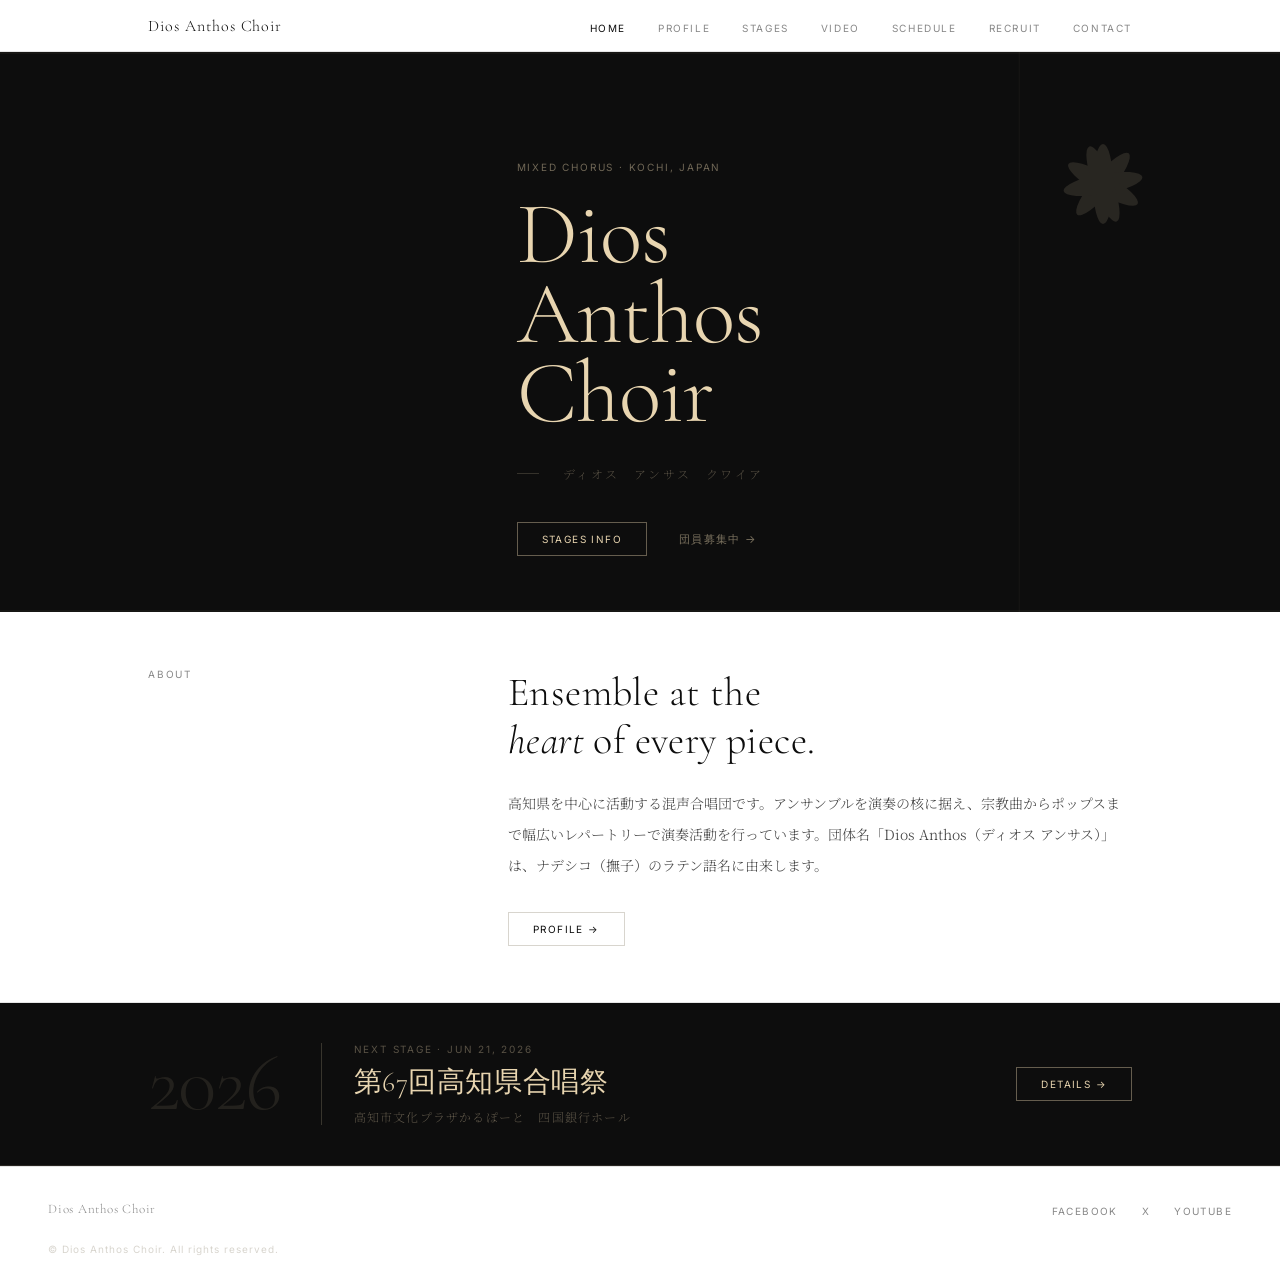
==== index.html @ fdee017f "Add files via upload" ====
<!DOCTYPE html>
<html lang="ja">

<head>
  <meta charset="UTF-8">
  <meta name="viewport" content="width=device-width, initial-scale=1.0">
  <title>Dios Anthos Choir — ディオス アンサス クワイア</title>
  <meta name="description" content="高知県を中心に活動する混声合唱団。アンサンブルを主体とした演奏を行い、宗教曲からポップスまで幅広いレパートリーを持ちます。">
  <link rel="stylesheet" href="css/style.css">
  <link rel="stylesheet" href="css/home.css">
</head>

<body>

  <!-- ── Header ── -->
  <header class="site-header">
    <div class="container">
      <a href="index.html" class="site-logo">Dios Anthos Choir</a>
      <button class="nav-toggle" aria-label="メニューを開く" aria-expanded="false">
        <span></span><span></span><span></span>
      </button>
      <nav>
        <ul class="site-nav">
          <li><a href="index.html" class="active">Home</a></li>
          <li><a href="profile.html">Profile</a></li>
          <li><a href="stages.html">Stages</a></li>
          <li><a href="video.html">Video</a></li>
          <li><a href="schedule.html">Schedule</a></li>
          <li><a href="recruit.html">Recruit</a></li>
          <li><a href="contact.html">Contact</a></li>
        </ul>
      </nav>
    </div>
  </header>

  <main>

    <!-- ── Hero ── -->
    <section class="hero">
      <div class="hero-lines" aria-hidden="true">
        <svg viewBox="0 0 1080 560" preserveAspectRatio="none" xmlns="http://www.w3.org/2000/svg">
          <line x1="0" y1="1" x2="1080" y2="1" stroke="#e8d5b0" stroke-width="0.4" opacity="0.22" />
          <line x1="0" y1="559" x2="1080" y2="559" stroke="#e8d5b0" stroke-width="0.4" opacity="0.22" />
          <line x1="860" y1="0" x2="860" y2="560" stroke="#e8d5b0" stroke-width="0.4" opacity="0.1" />
        </svg>
      </div>
      <div class="hero-motif" aria-hidden="true">
        <svg viewBox="0 0 100 100" xmlns="http://www.w3.org/2000/svg">
          <g transform="translate(50,50)">
            <ellipse rx="5" ry="20" fill="#e8d5b0" transform="rotate(0)" />
            <ellipse rx="5" ry="20" fill="#e8d5b0" transform="rotate(40)" />
            <ellipse rx="5" ry="20" fill="#e8d5b0" transform="rotate(80)" />
            <ellipse rx="5" ry="20" fill="#e8d5b0" transform="rotate(120)" />
            <ellipse rx="5" ry="20" fill="#e8d5b0" transform="rotate(160)" />
            <circle r="6" fill="#e8d5b0" />
          </g>
        </svg>
      </div>
      <div class="hero-inner container">
        <p class="cap hero-eyebrow">Mixed Chorus · Kochi, Japan</p>
        <h1 class="hero-title en">Dios<br>Anthos<br>Choir</h1>
        <div class="hero-sub-row">
          <div class="hero-rule"></div>
          <p class="jp hero-sub">ディオス　アンサス　クワイア</p>
        </div>
        <div class="hero-actions">
          <a href="stages.html" class="btn btn-light">Stages Info</a>
          <a href="recruit.html" class="hero-link">団員募集中 →</a>
        </div>
      </div>
    </section>

    <!-- ── About ── -->
    <section class="about">
      <div class="container about-grid">
        <div class="about-label">
          <p class="cap">About</p>
        </div>
        <div class="about-body">
          <h2 class="en about-heading">Ensemble at the<br><em>heart</em> of every piece.</h2>
          <p class="jp about-text">高知県を中心に活動する混声合唱団です。アンサンブルを演奏の核に据え、宗教曲からポップスまで幅広いレパートリーで演奏活動を行っています。団体名「Dios
            Anthos（ディオス アンサス）」は、ナデシコ（撫子）のラテン語名に由来します。</p>
          <a href="profile.html" class="btn btn-dark about-btn">Profile →</a>
        </div>
      </div>
    </section>

    <!-- ── Next Stage ── -->
    <section class="next-concert">
      <div class="container next-concert-inner">
        <div class="next-concert-year en" aria-hidden="true">2026</div>
        <div class="next-concert-info">
          <p class="cap next-concert-cap">Next Stage · Jun 21, 2026</p>
          <h2 class="en next-concert-title">第67回高知県合唱祭</h2>
          <p class="jp next-concert-note">高知市文化プラザかるぽーと　四国銀行ホール</p>
        </div>
        <a href="stages.html" class="btn btn-light">Details →</a>
      </div>
    </section>

  </main>

  <!-- ── Footer ── -->
  <footer class="site-footer">
    <span class="footer-logo">Dios Anthos Choir</span>
    <ul class="footer-sns">

      <li><a href="https://www.facebook.com/DAChoir/" target="_blank" rel="noopener">Facebook</a></li>
      <li><a href="https://x.com/EccentricChoir" target="_blank" rel="noopener">X</a></li>
      <li><a href="https://www.youtube.com/@diosanthoschoir" target="_blank" rel="noopener">YouTube</a></li>
    </ul>
    <p class="footer-copy">© Dios Anthos Choir. All rights reserved.</p>
  </footer>

  <script src="js/main.js"></script>
</body>

</html>
---- css/style.css ----
@import url('https://fonts.googleapis.com/css2?family=Cormorant+Garamond:ital,wght@0,300;0,400;1,300;1,400&family=Noto+Serif+JP:wght@200;300;400&family=Inter:wght@300;400;500&display=swap');

/* ── Reset & Base ── */
*, *::before, *::after { box-sizing: border-box; margin: 0; padding: 0; }

:root {
  --ink:        #0d0d0d;
  --gold:       #e8d5b0;
  --gold-dim:   rgba(232, 213, 176, 0.4);
  --gold-faint: rgba(232, 213, 176, 0.15);
  --white:      #ffffff;
  --off-white:  #f7f5f0;
  --gray-mid:   #888;
  --gray-light: #d8d5ce;
  --border:     rgba(0, 0, 0, 0.1);
  --border-inv: rgba(232, 213, 176, 0.2);

  --font-en: 'Cormorant Garamond', 'Georgia', serif;
  --font-jp: 'Noto Serif JP', serif;
  --font-ui: 'Inter', sans-serif;

  --max-w: 1080px;
  --pad-x: clamp(1.5rem, 5vw, 3rem);
}

html { font-size: 16px; scroll-behavior: smooth; }

body {
  font-family: var(--font-ui);
  color: var(--ink);
  background: var(--white);
  -webkit-font-smoothing: antialiased;
}

img { display: block; max-width: 100%; }
a { color: inherit; text-decoration: none; }
button { font-family: inherit; cursor: pointer; }

/* ── Typography helpers ── */
.en { font-family: var(--font-en); }
.jp { font-family: var(--font-jp); }

.cap {
  font-family: var(--font-ui);
  font-size: 10px;
  font-weight: 400;
  letter-spacing: 0.18em;
  text-transform: uppercase;
  color: var(--gray-mid);
}

/* ── Layout ── */
.container {
  max-width: var(--max-w);
  margin: 0 auto;
  padding: 0 var(--pad-x);
}

/* ── Site Header / Nav ── */
.site-header {
  position: sticky;
  top: 0;
  z-index: 100;
  background: var(--white);
  border-bottom: 0.5px solid var(--border);
  height: 52px;
  display: flex;
  align-items: center;
}

.site-header .container {
  width: 100%;
  display: flex;
  align-items: center;
  justify-content: space-between;
}

.site-logo {
  font-family: var(--font-en);
  font-size: 16px;
  font-weight: 300;
  letter-spacing: 0.06em;
  color: var(--ink);
}

.site-nav {
  display: flex;
  gap: 2rem;
  list-style: none;
}

.site-nav a {
  font-size: 10px;
  font-weight: 400;
  letter-spacing: 0.16em;
  text-transform: uppercase;
  color: var(--gray-mid);
  transition: color 0.2s;
}

.site-nav a:hover,
.site-nav a.active { color: var(--ink); }

.nav-toggle {
  display: none;
  background: none;
  border: none;
  width: 24px;
  height: 24px;
  flex-direction: column;
  justify-content: center;
  gap: 5px;
}

.nav-toggle span {
  display: block;
  height: 0.5px;
  background: var(--ink);
  transition: transform 0.25s, opacity 0.25s;
}

/* ── Buttons ── */
.btn {
  display: inline-block;
  font-size: 10px;
  font-weight: 400;
  letter-spacing: 0.14em;
  text-transform: uppercase;
  padding: 10px 24px;
  border: 0.5px solid currentColor;
  background: transparent;
  transition: background 0.2s, color 0.2s;
}

.btn-light {
  color: var(--gold);
  border-color: var(--gold-dim);
}

.btn-light:hover {
  background: var(--gold-faint);
}

.btn-dark {
  color: var(--ink);
  border-color: var(--gray-light);
}

.btn-dark:hover {
  background: var(--ink);
  color: var(--white);
}

/* ── Site Footer ── */
.site-footer {
  border-top: 0.5px solid var(--border);
  padding: 2rem var(--pad-x);
  display: flex;
  justify-content: space-between;
  align-items: center;
  flex-wrap: wrap;
  gap: 1rem;
}

.footer-logo {
  font-family: var(--font-en);
  font-size: 13px;
  font-weight: 300;
  letter-spacing: 0.06em;
  color: var(--gray-mid);
}

.footer-sns {
  display: flex;
  gap: 1.5rem;
  list-style: none;
}

.footer-sns a {
  font-size: 10px;
  letter-spacing: 0.14em;
  text-transform: uppercase;
  color: var(--gray-mid);
  transition: color 0.2s;
}

.footer-sns a:hover { color: var(--ink); }

.footer-copy {
  width: 100%;
  font-size: 10px;
  color: var(--gray-light);
  letter-spacing: 0.1em;
  margin-top: 0.5rem;
}

/* ── Responsive ── */
@media (max-width: 680px) {
  .site-nav {
    display: none;
    position: absolute;
    top: 52px;
    left: 0;
    right: 0;
    background: var(--white);
    border-bottom: 0.5px solid var(--border);
    flex-direction: column;
    gap: 0;
    padding: 0.5rem 0;
  }

  .site-nav.open { display: flex; }

  .site-nav li a {
    display: block;
    padding: 0.75rem var(--pad-x);
  }

  .nav-toggle { display: flex; }
}
---- css/home.css ----
/* ── Hero ── */
.hero {
  position: relative;
  background: var(--ink);
  min-height: 560px;
  display: flex;
  align-items: flex-end;
  overflow: hidden;
}

.hero-lines {
  position: absolute;
  inset: 0;
  pointer-events: none;
}

.hero-lines svg {
  width: 100%;
  height: 100%;
}

.hero-motif {
  position: absolute;
  top: 2rem;
  right: clamp(1.5rem, 6vw, 5rem);
  width: clamp(120px, 18vw, 200px);
  opacity: 0.12;
  pointer-events: none;
}

.hero-inner {
  position: relative;
  z-index: 2;
  padding-bottom: 3.5rem;
  padding-top: 3.5rem;
}

.hero-eyebrow {
  color: rgba(232, 213, 176, 0.45);
  margin-bottom: 1.4rem;
}

.hero-title {
  font-size: clamp(56px, 10vw, 88px);
  font-weight: 300;
  line-height: 0.9;
  color: var(--gold);
  letter-spacing: -0.01em;
}

.hero-sub-row {
  display: flex;
  align-items: center;
  gap: 1.5rem;
  margin-top: 2rem;
}

.hero-rule {
  flex: 1;
  height: 0.5px;
  background: rgba(232, 213, 176, 0.18);
  max-width: 120px;
}

.hero-sub {
  font-size: 12px;
  color: rgba(232, 213, 176, 0.35);
  letter-spacing: 0.2em;
  font-weight: 200;
  white-space: nowrap;
}

.hero-actions {
  display: flex;
  align-items: center;
  gap: 2rem;
  margin-top: 2.5rem;
}

.hero-link {
  font-size: 11px;
  letter-spacing: 0.12em;
  color: rgba(232, 213, 176, 0.5);
  transition: color 0.2s;
}

.hero-link:hover {
  color: var(--gold);
}

/* ── About ── */
.about {
  border-bottom: 0.5px solid var(--border);
}

.about-grid {
  display: grid;
  grid-template-columns: 1fr 2fr;
  gap: 3rem;
  align-items: start;
  padding-top: 3.5rem;
  padding-bottom: 3.5rem;
}

.about-label-sub {
  font-size: 13px;
  color: var(--gray-mid);
  font-style: italic;
  margin-top: 0.6rem;
  line-height: 1.6;
}

.about-heading {
  font-size: clamp(28px, 4vw, 40px);
  font-weight: 300;
  line-height: 1.2;
  letter-spacing: 0.01em;
  margin-bottom: 1.5rem;
}

.about-heading em {
  font-style: italic;
  font-weight: 300;
}

.about-text {
  font-size: 14px;
  line-height: 2.2;
  color: #444;
  font-weight: 300;
  margin-bottom: 2rem;
}

.about-btn {
  font-size: 10px;
}

/* ── Next Concert ── */
.next-concert {
  background: var(--ink);
  border-bottom: 0.5px solid rgba(232, 213, 176, 0.12);
}

.next-concert-inner {
  display: grid;
  grid-template-columns: auto 1fr auto;
  gap: 2.5rem;
  align-items: center;
  padding-top: 2.5rem;
  padding-bottom: 2.5rem;
}

.next-concert-year {
  font-size: clamp(48px, 8vw, 80px);
  font-weight: 300;
  line-height: 1;
  color: rgba(232, 213, 176, 0.1);
  letter-spacing: -0.02em;
  user-select: none;
}

.next-concert-info {
  border-left: 0.5px solid rgba(232, 213, 176, 0.2);
  padding-left: 2rem;
}

.next-concert-cap {
  color: rgba(232, 213, 176, 0.35);
  margin-bottom: 0.5rem;
}

.next-concert-title {
  font-size: clamp(20px, 3vw, 28px);
  font-weight: 300;
  color: var(--gold);
  letter-spacing: 0.02em;
  margin-bottom: 0.4rem;
}

.next-concert-note {
  font-family: var(--font-jp);
  font-size: 12px;
  color: rgba(232, 213, 176, 0.4);
  font-weight: 200;
  letter-spacing: 0.1em;
}

/* ── Responsive ── */
@media (max-width: 680px) {
  .about-grid {
    grid-template-columns: 1fr;
    gap: 1.5rem;
  }

  .next-concert-inner {
    grid-template-columns: 1fr;
    gap: 1.5rem;
  }

  .next-concert-year {
    display: none;
  }

  .next-concert-info {
    border-left: none;
    padding-left: 0;
    border-top: 0.5px solid rgba(232, 213, 176, 0.2);
    padding-top: 1.5rem;
  }
}
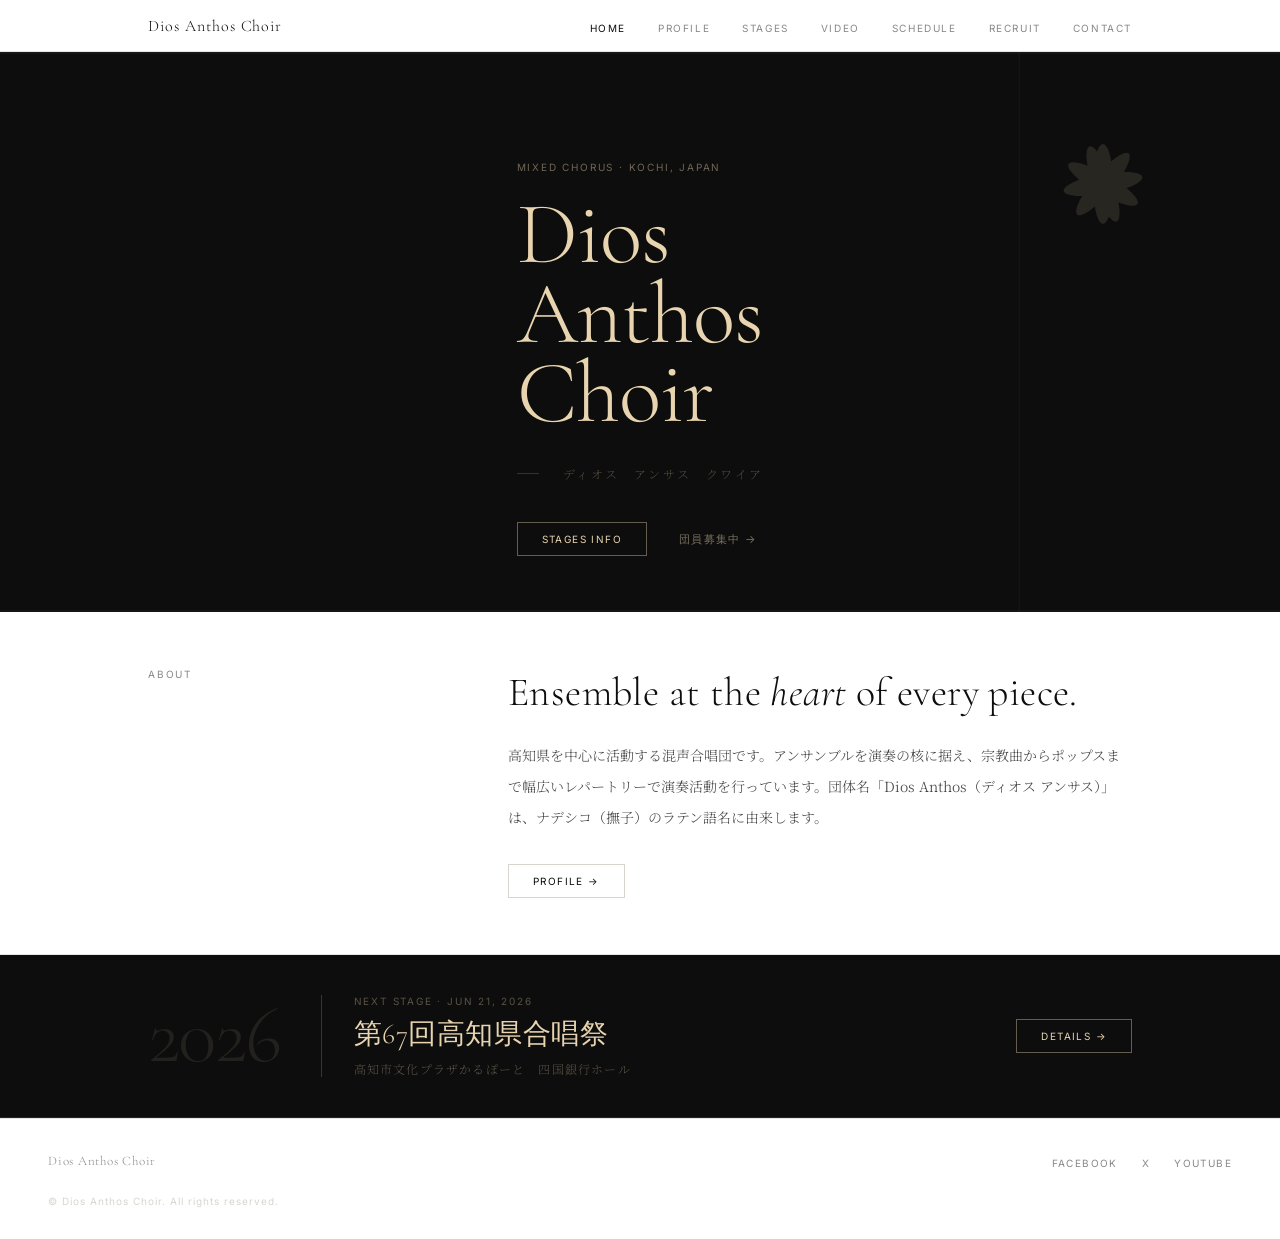
==== commit db2b1f4e: "Add files via upload" ====
--- a/index.html
+++ b/index.html
@@ -77,7 +77,7 @@
           <p class="cap">About</p>
         </div>
         <div class="about-body">
-          <h2 class="en about-heading">Ensemble at the<br><em>heart</em> of every piece.</h2>
+          <h2 class="en about-heading">Ensemble at the <em>heart</em> of every piece.</h2>
           <p class="jp about-text">高知県を中心に活動する混声合唱団です。アンサンブルを演奏の核に据え、宗教曲からポップスまで幅広いレパートリーで演奏活動を行っています。団体名「Dios
             Anthos（ディオス アンサス）」は、ナデシコ（撫子）のラテン語名に由来します。</p>
           <a href="profile.html" class="btn btn-dark about-btn">Profile →</a>
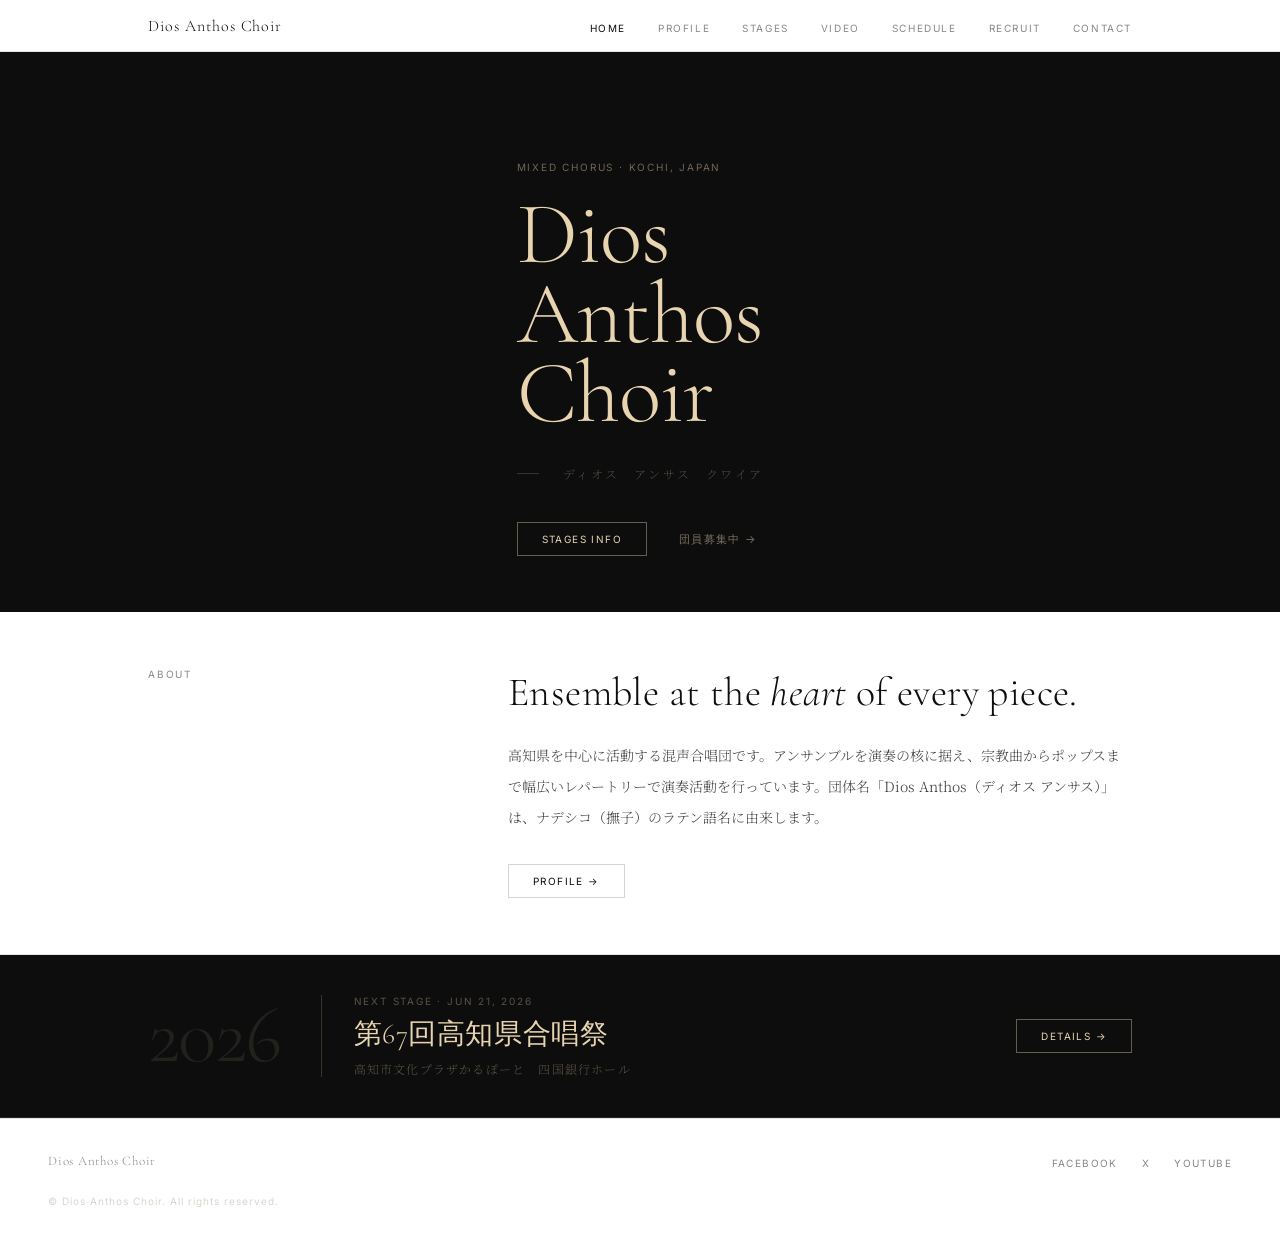
==== commit 0330898f: "Add files via upload" ====
--- a/index.html
+++ b/index.html
@@ -38,14 +38,14 @@
     <!-- ── Hero ── -->
     <section class="hero">
       <div class="hero-lines" aria-hidden="true">
-        <svg viewBox="0 0 1080 560" preserveAspectRatio="none" xmlns="http://www.w3.org/2000/svg">
+        <!-- <svg viewBox="0 0 1080 560" preserveAspectRatio="none" xmlns="http://www.w3.org/2000/svg">
           <line x1="0" y1="1" x2="1080" y2="1" stroke="#e8d5b0" stroke-width="0.4" opacity="0.22" />
           <line x1="0" y1="559" x2="1080" y2="559" stroke="#e8d5b0" stroke-width="0.4" opacity="0.22" />
           <line x1="860" y1="0" x2="860" y2="560" stroke="#e8d5b0" stroke-width="0.4" opacity="0.1" />
-        </svg>
+        </svg> -->
       </div>
       <div class="hero-motif" aria-hidden="true">
-        <svg viewBox="0 0 100 100" xmlns="http://www.w3.org/2000/svg">
+        <!-- <svg viewBox="0 0 100 100" xmlns="http://www.w3.org/2000/svg">
           <g transform="translate(50,50)">
             <ellipse rx="5" ry="20" fill="#e8d5b0" transform="rotate(0)" />
             <ellipse rx="5" ry="20" fill="#e8d5b0" transform="rotate(40)" />
@@ -54,7 +54,7 @@
             <ellipse rx="5" ry="20" fill="#e8d5b0" transform="rotate(160)" />
             <circle r="6" fill="#e8d5b0" />
           </g>
-        </svg>
+        </svg> -->
       </div>
       <div class="hero-inner container">
         <p class="cap hero-eyebrow">Mixed Chorus · Kochi, Japan</p>
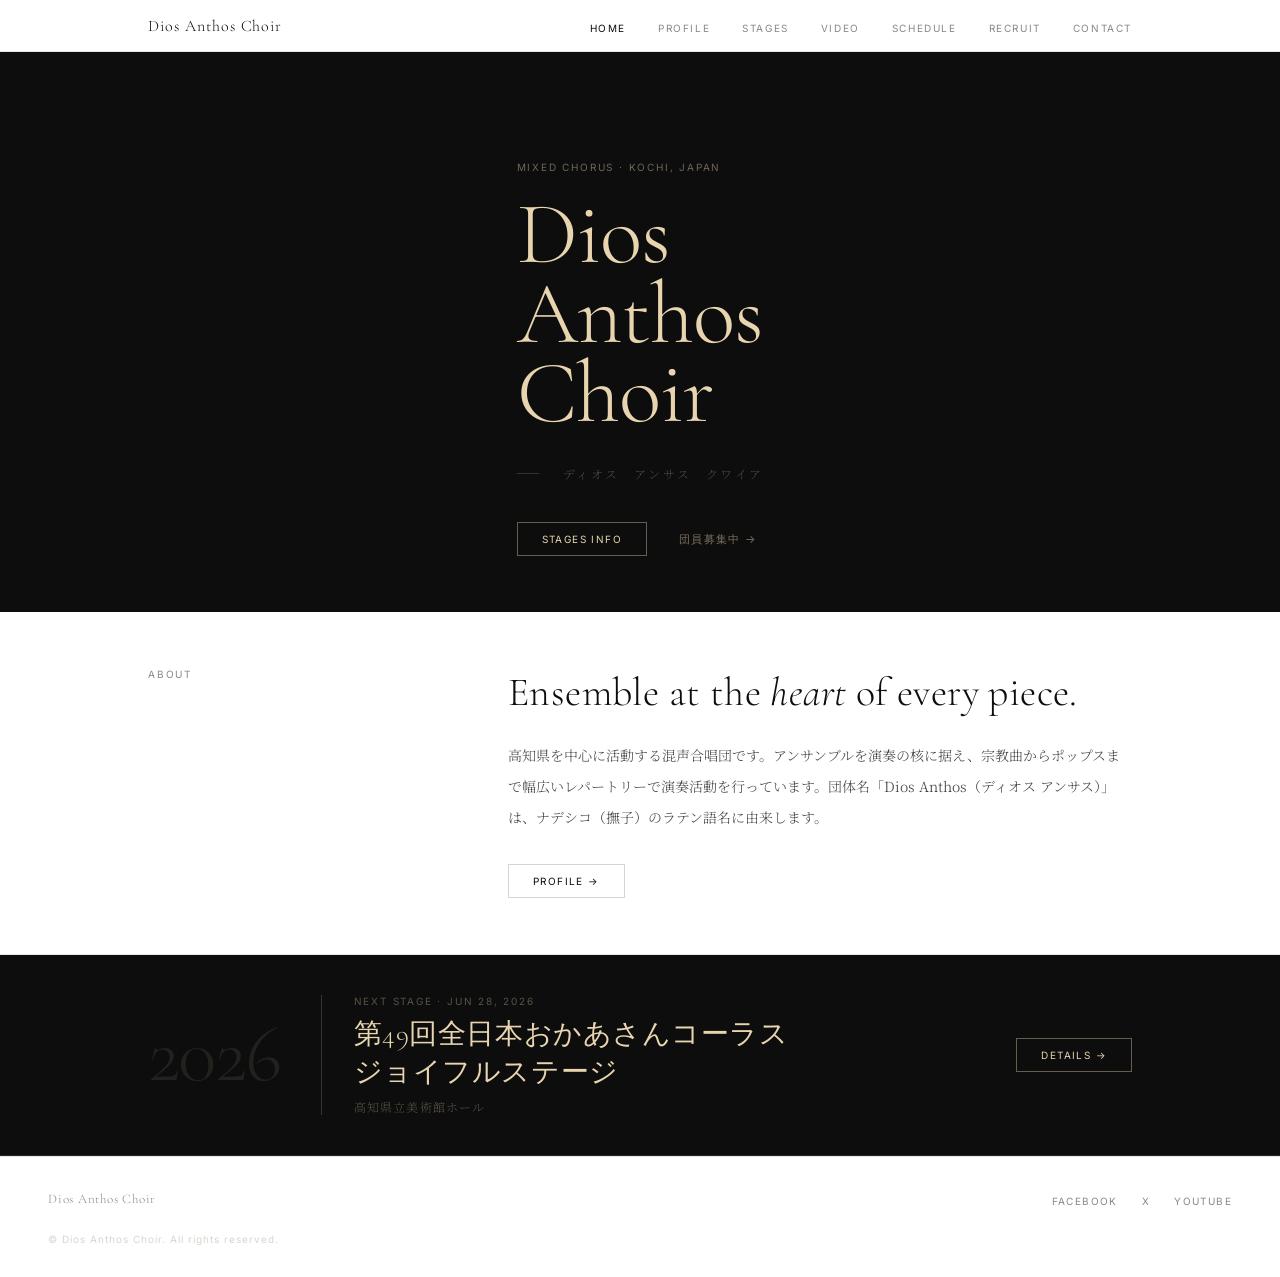
==== commit 31167be4: "Add files via upload" ====
--- a/index.html
+++ b/index.html
@@ -90,9 +90,9 @@
       <div class="container next-concert-inner">
         <div class="next-concert-year en" aria-hidden="true">2026</div>
         <div class="next-concert-info">
-          <p class="cap next-concert-cap">Next Stage · Jun 21, 2026</p>
-          <h2 class="en next-concert-title">第67回高知県合唱祭</h2>
-          <p class="jp next-concert-note">高知市文化プラザかるぽーと　四国銀行ホール</p>
+          <p class="cap next-concert-cap">Next Stage · Jun 28, 2026</p>
+          <h2 class="en next-concert-title">第49回全日本おかあさんコーラス<br>ジョイフルステージ</h2>
+          <p class="jp next-concert-note">高知県立美術館ホール</p>
         </div>
         <a href="stages.html" class="btn btn-light">Details →</a>
       </div>
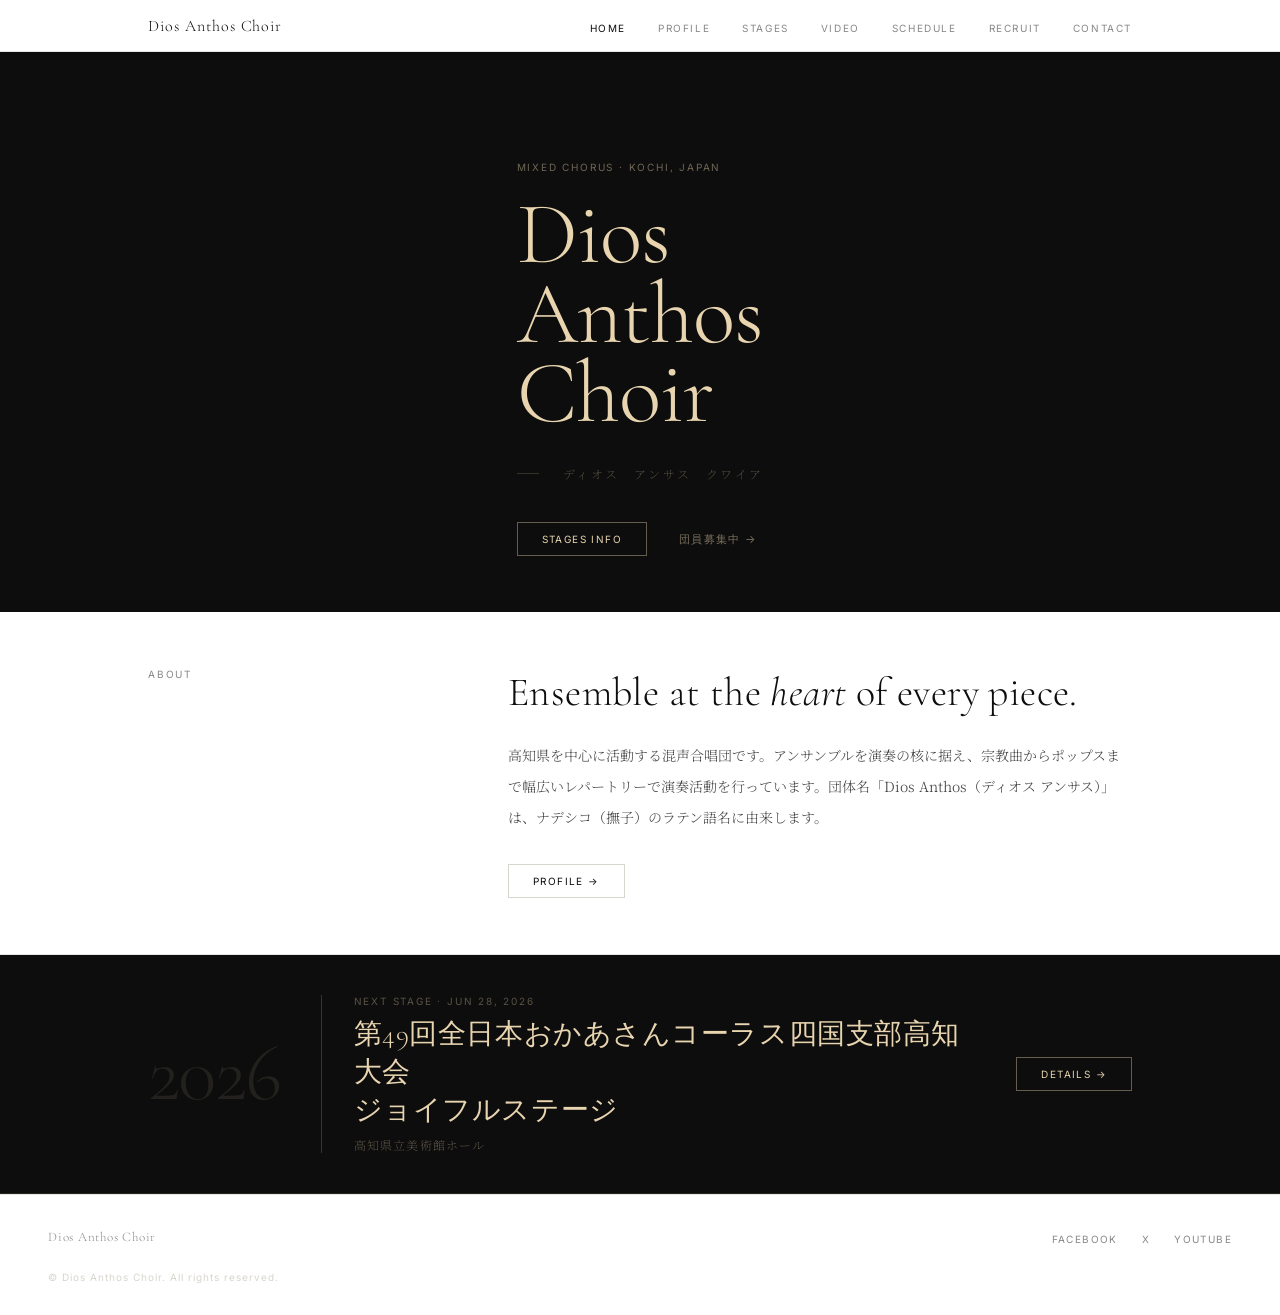
==== commit 9e071cfe: "Add files via upload" ====
--- a/index.html
+++ b/index.html
@@ -91,7 +91,7 @@
         <div class="next-concert-year en" aria-hidden="true">2026</div>
         <div class="next-concert-info">
           <p class="cap next-concert-cap">Next Stage · Jun 28, 2026</p>
-          <h2 class="en next-concert-title">第49回全日本おかあさんコーラス<br>ジョイフルステージ</h2>
+          <h2 class="en next-concert-title">第49回全日本おかあさんコーラス四国支部高知大会<br>ジョイフルステージ</h2>
           <p class="jp next-concert-note">高知県立美術館ホール</p>
         </div>
         <a href="stages.html" class="btn btn-light">Details →</a>
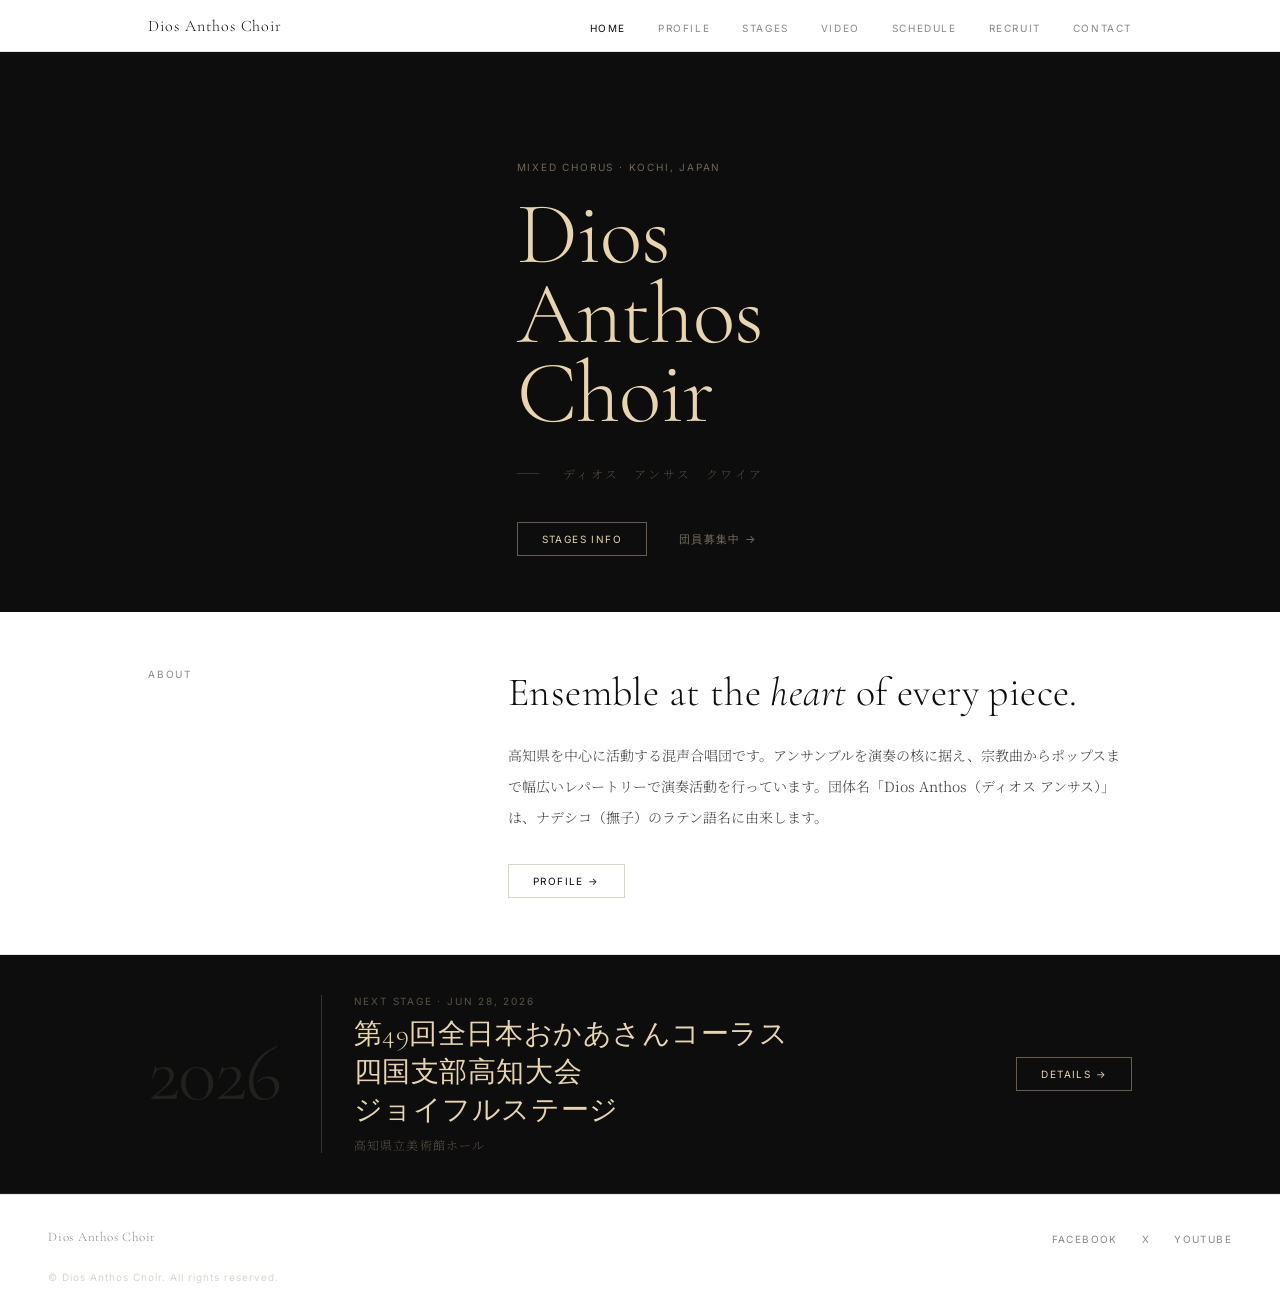
==== commit dcbfe192: "Add files via upload" ====
--- a/index.html
+++ b/index.html
@@ -91,7 +91,7 @@
         <div class="next-concert-year en" aria-hidden="true">2026</div>
         <div class="next-concert-info">
           <p class="cap next-concert-cap">Next Stage · Jun 28, 2026</p>
-          <h2 class="en next-concert-title">第49回全日本おかあさんコーラス四国支部高知大会<br>ジョイフルステージ</h2>
+          <h2 class="en next-concert-title">第49回全日本おかあさんコーラス<br>四国支部高知大会<br>ジョイフルステージ</h2>
           <p class="jp next-concert-note">高知県立美術館ホール</p>
         </div>
         <a href="stages.html" class="btn btn-light">Details →</a>
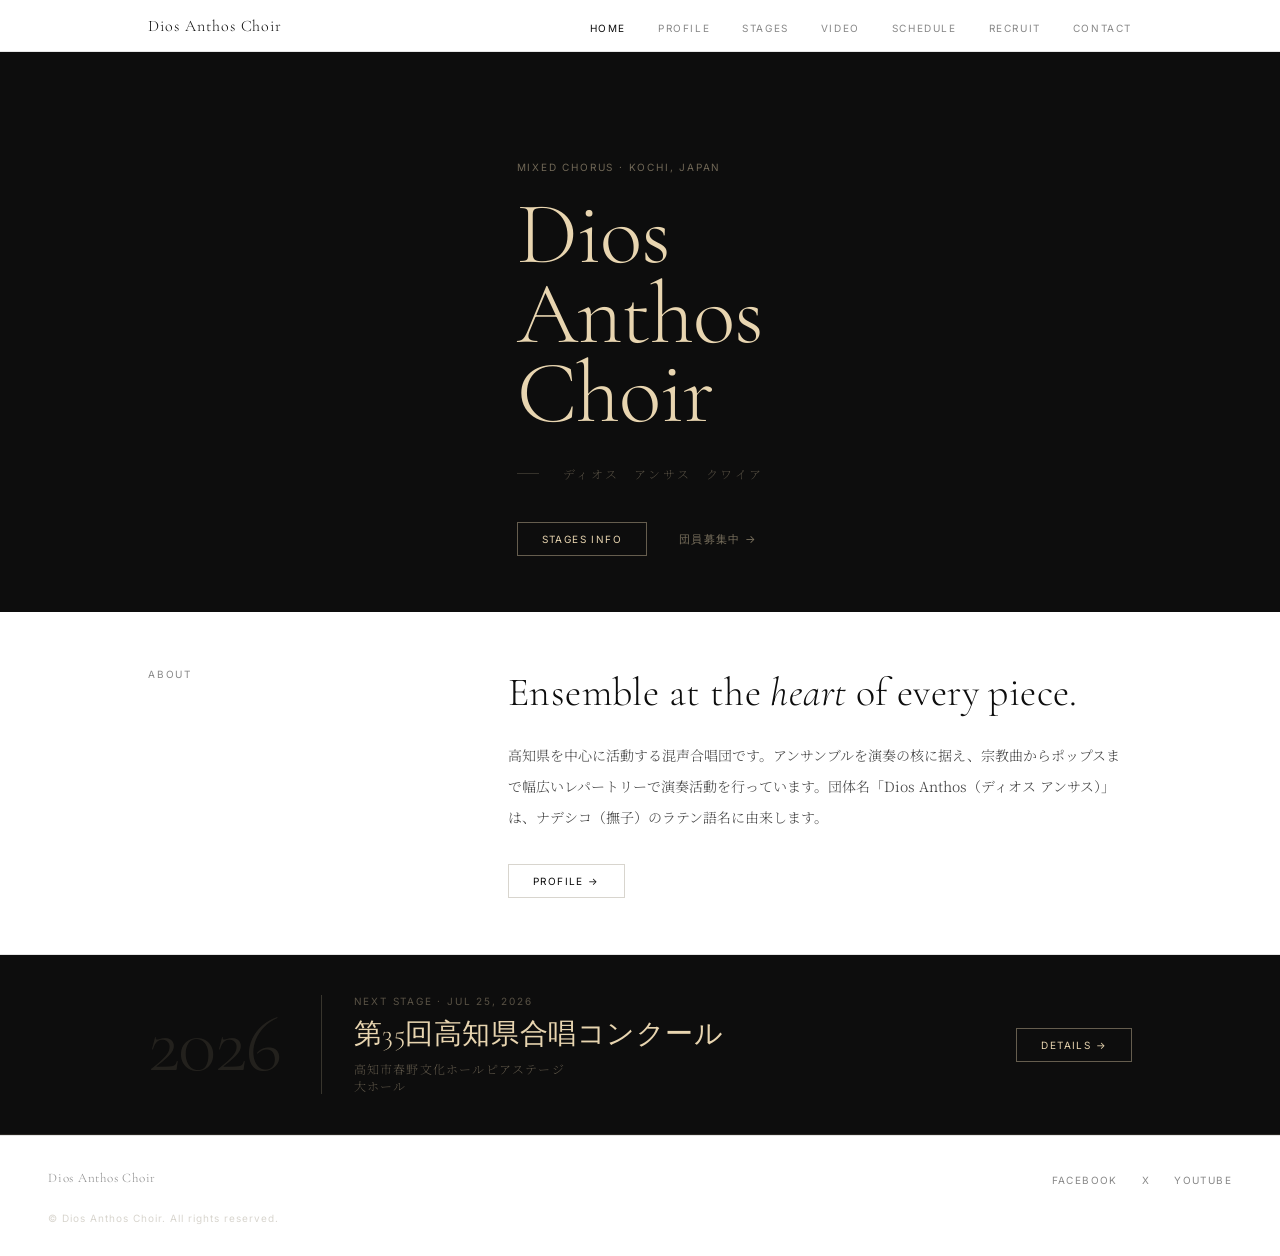
==== commit 4a775774: "Add files via upload" ====
--- a/index.html
+++ b/index.html
@@ -90,9 +90,9 @@
       <div class="container next-concert-inner">
         <div class="next-concert-year en" aria-hidden="true">2026</div>
         <div class="next-concert-info">
-          <p class="cap next-concert-cap">Next Stage · Jun 28, 2026</p>
-          <h2 class="en next-concert-title">第49回全日本おかあさんコーラス<br>四国支部高知大会<br>ジョイフルステージ</h2>
-          <p class="jp next-concert-note">高知県立美術館ホール</p>
+          <p class="cap next-concert-cap">Next Stage · Jul 25, 2026</p>
+          <h2 class="en next-concert-title">第35回高知県合唱コンクール</h2>
+          <p class="jp next-concert-note">高知市春野文化ホールピアステージ<br>大ホール</p>
         </div>
         <a href="stages.html" class="btn btn-light">Details →</a>
       </div>
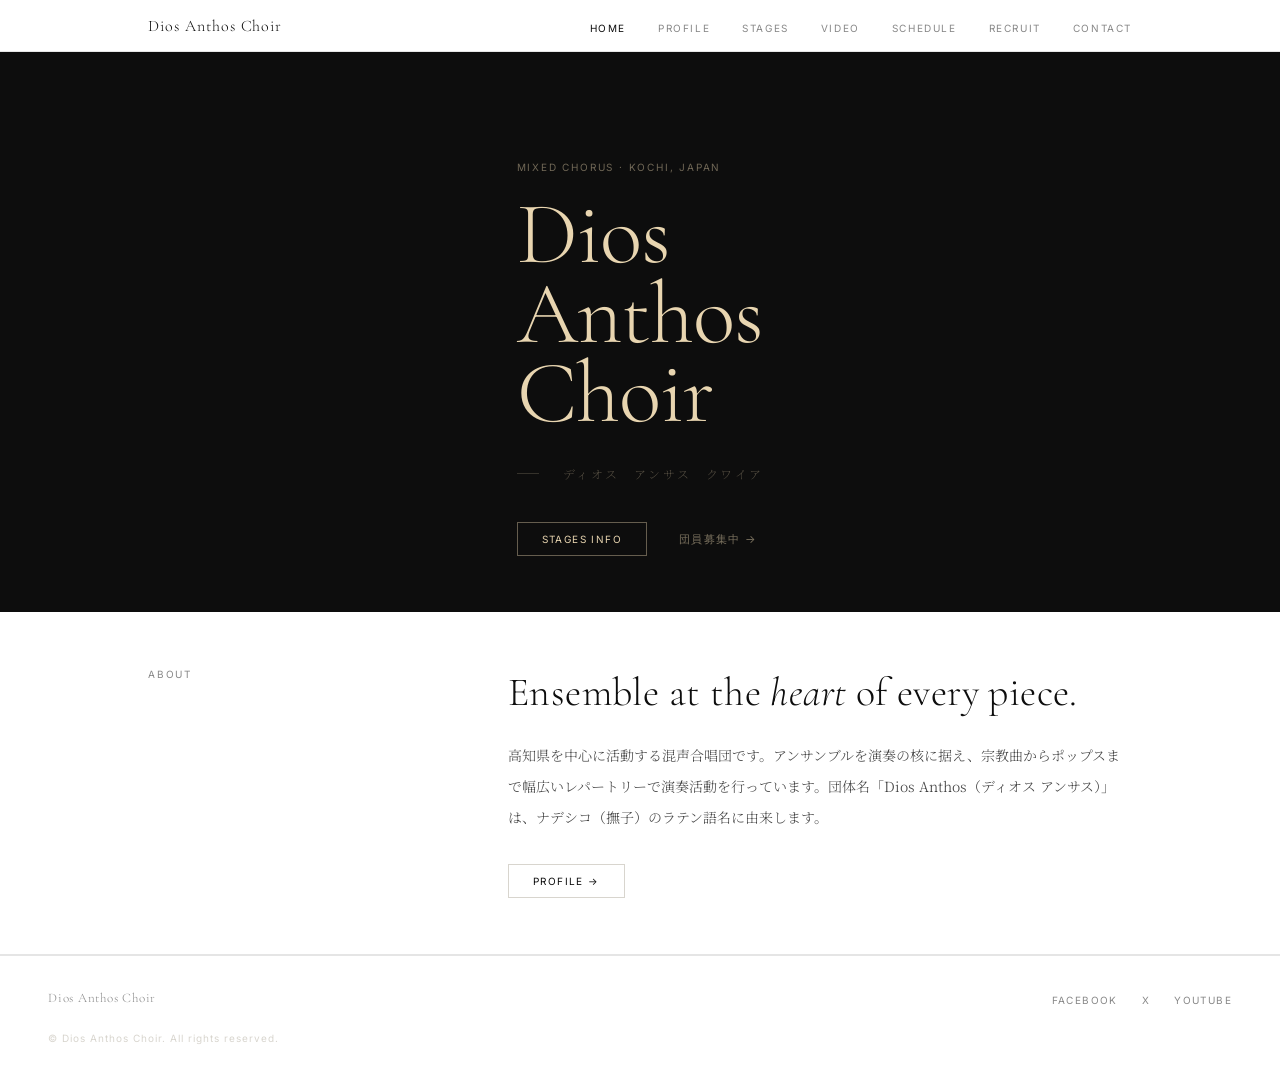
==== commit 1a43d367: "Add files via upload" ====
--- a/index.html
+++ b/index.html
@@ -86,7 +86,7 @@
     </section>
 
     <!-- ── Next Stage ── -->
-    <section class="next-concert">
+    <!-- <section class="next-concert">
       <div class="container next-concert-inner">
         <div class="next-concert-year en" aria-hidden="true">2026</div>
         <div class="next-concert-info">
@@ -95,8 +95,8 @@
           <p class="jp next-concert-note">高知市春野文化ホールピアステージ<br>大ホール</p>
         </div>
         <a href="stages.html" class="btn btn-light">Details →</a>
-      </div>
-    </section>
+      </div> 
+    </section> -->
 
   </main>
 
